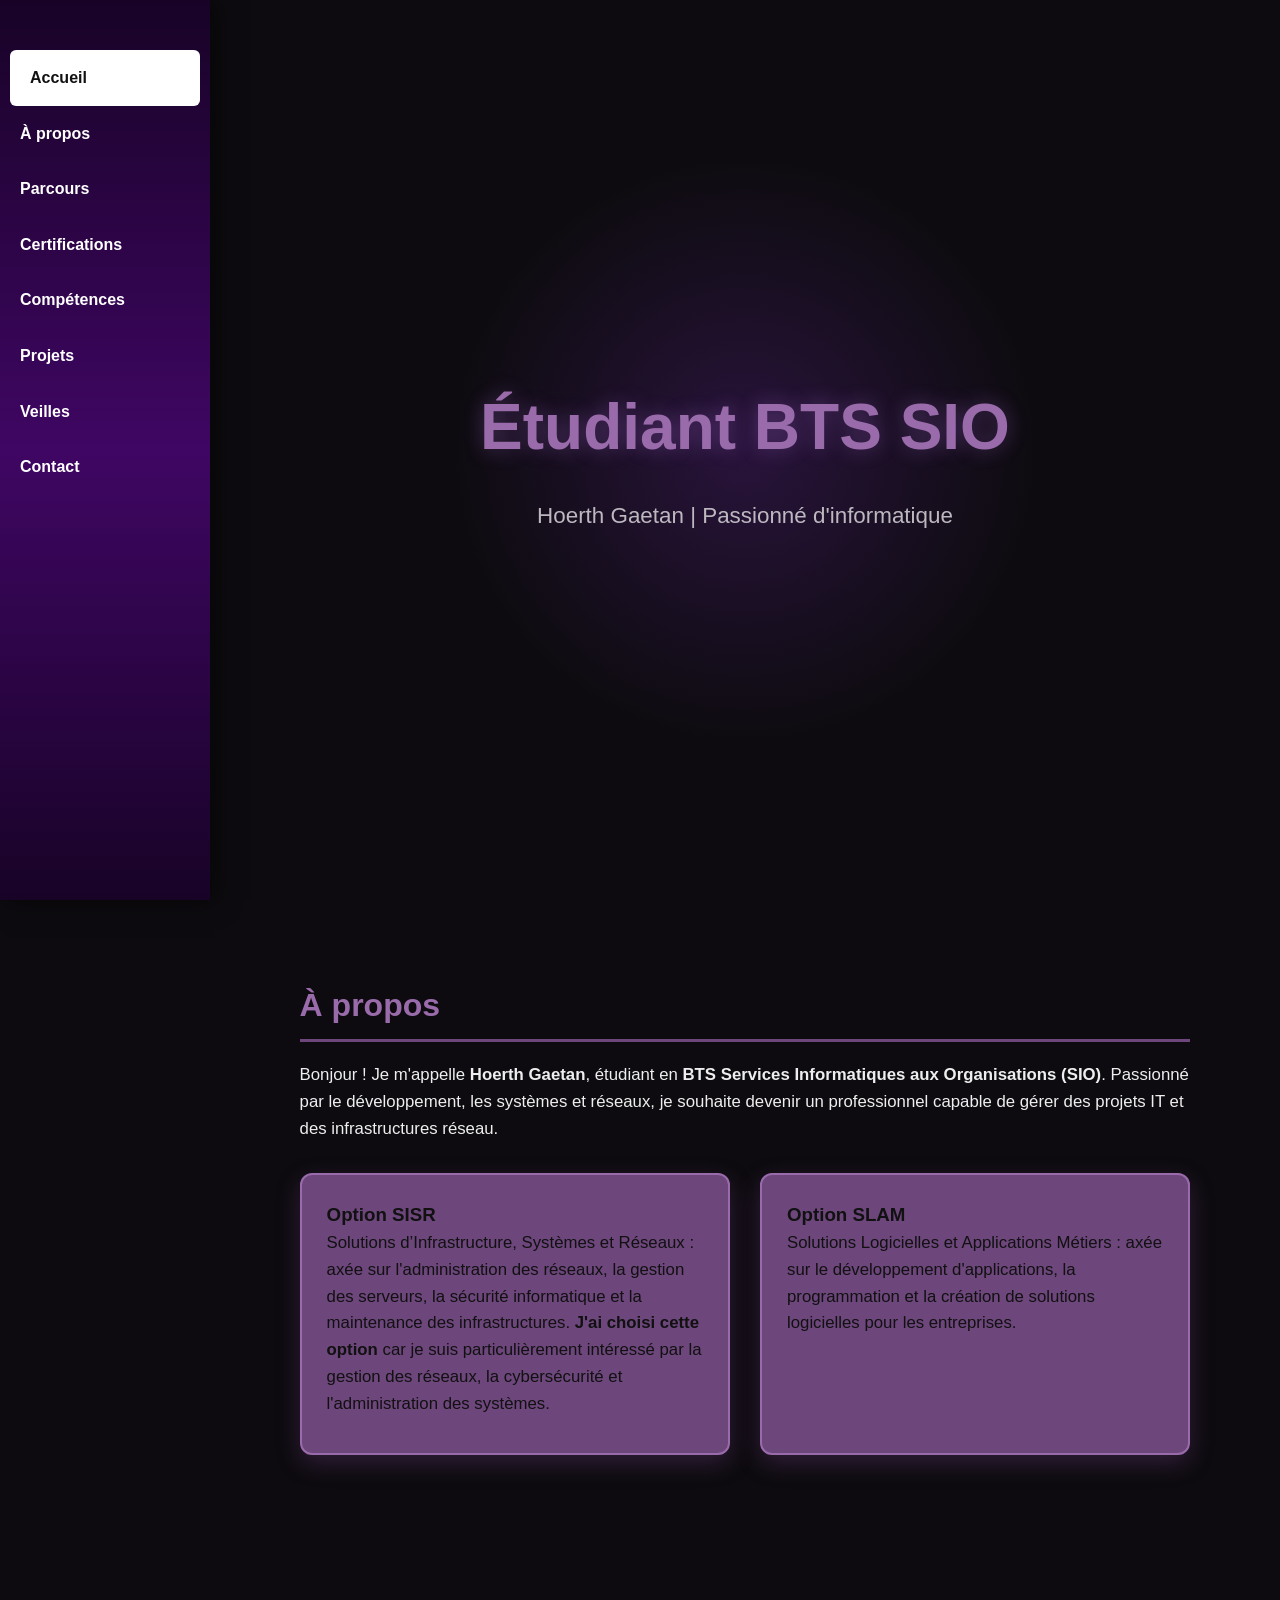
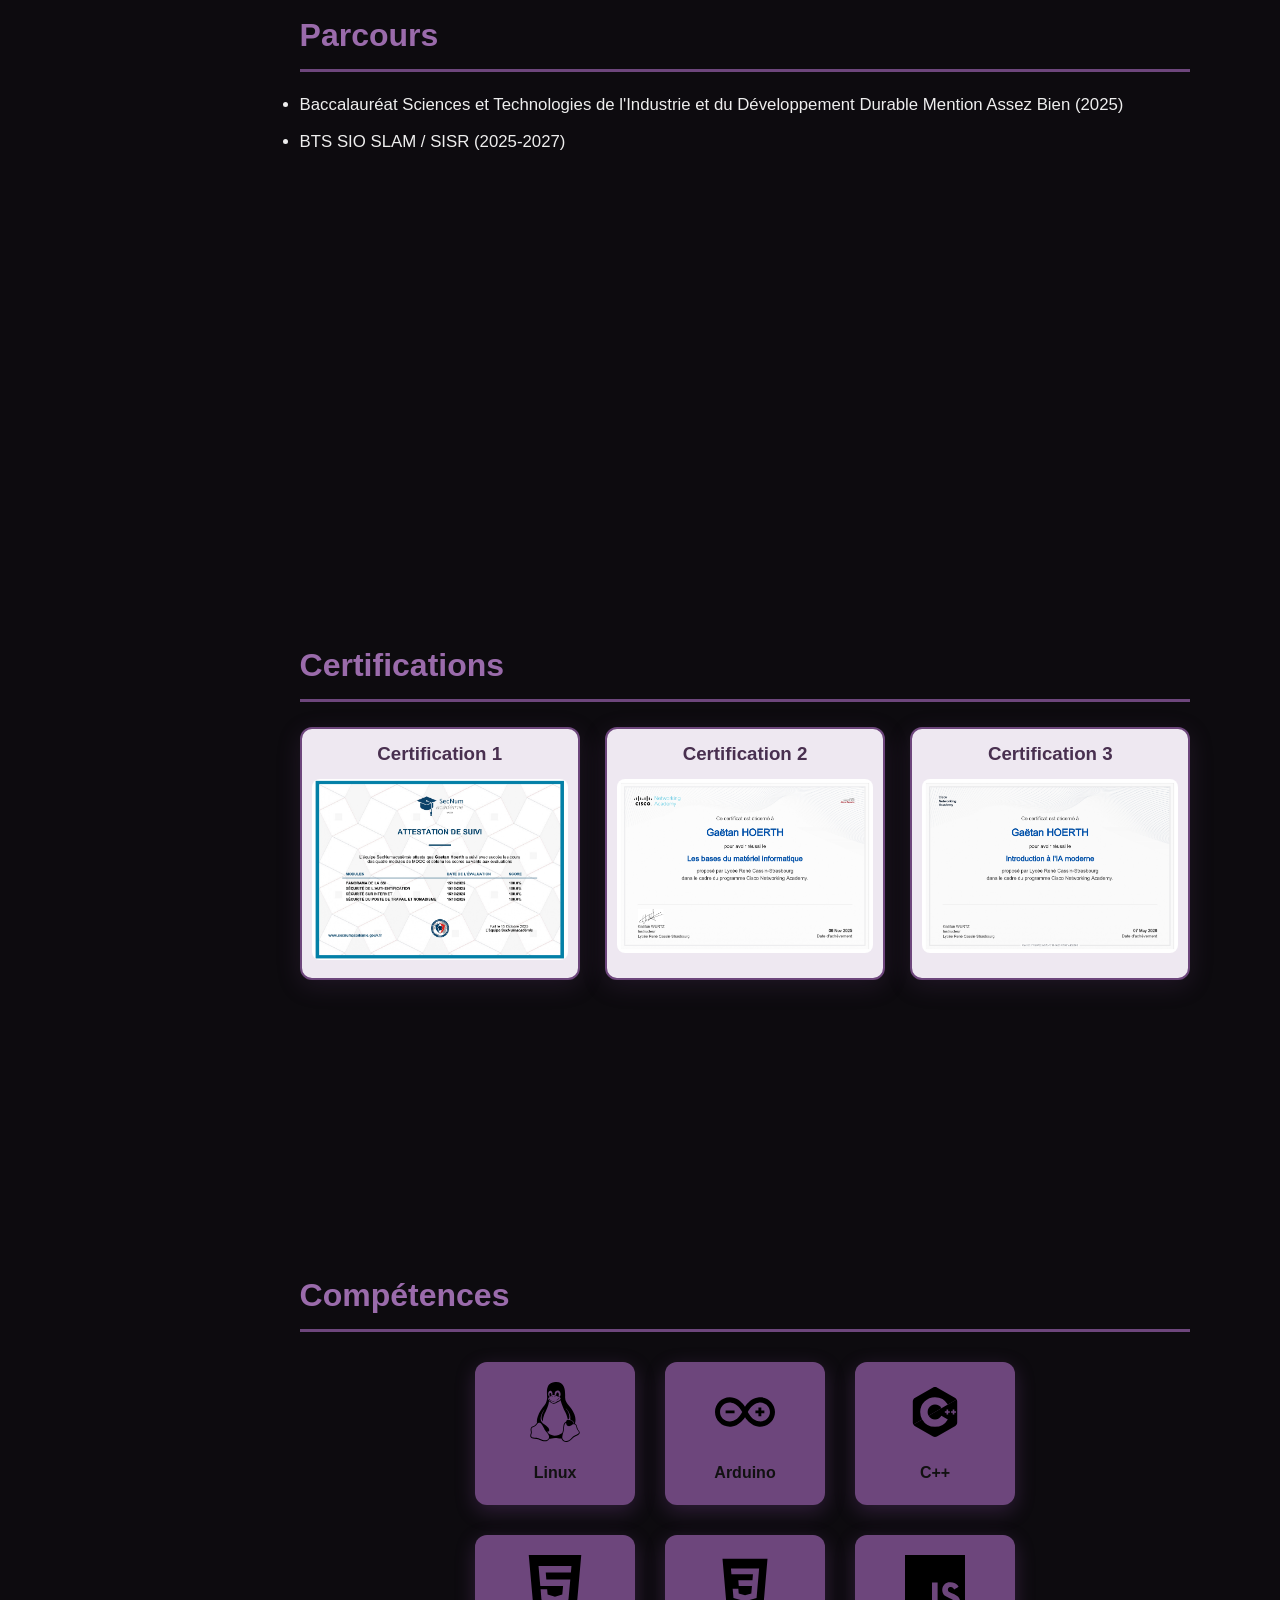
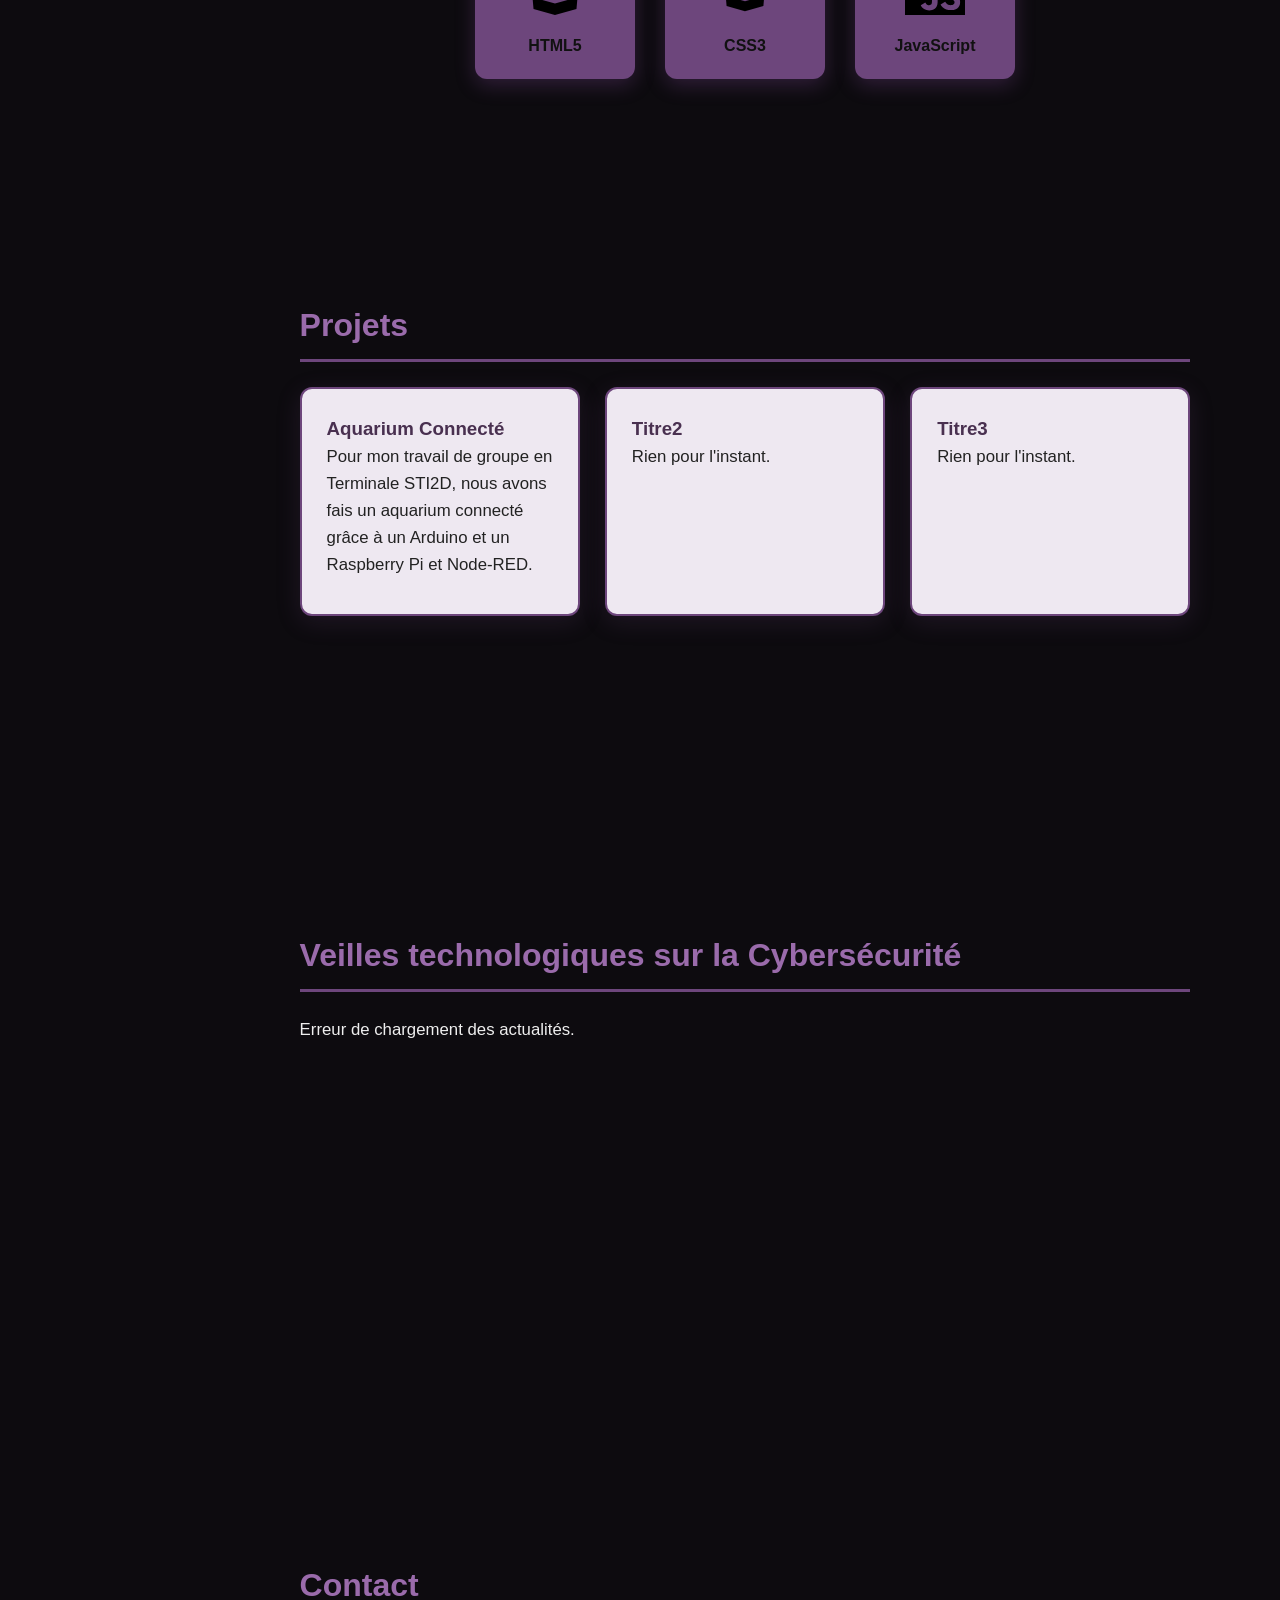
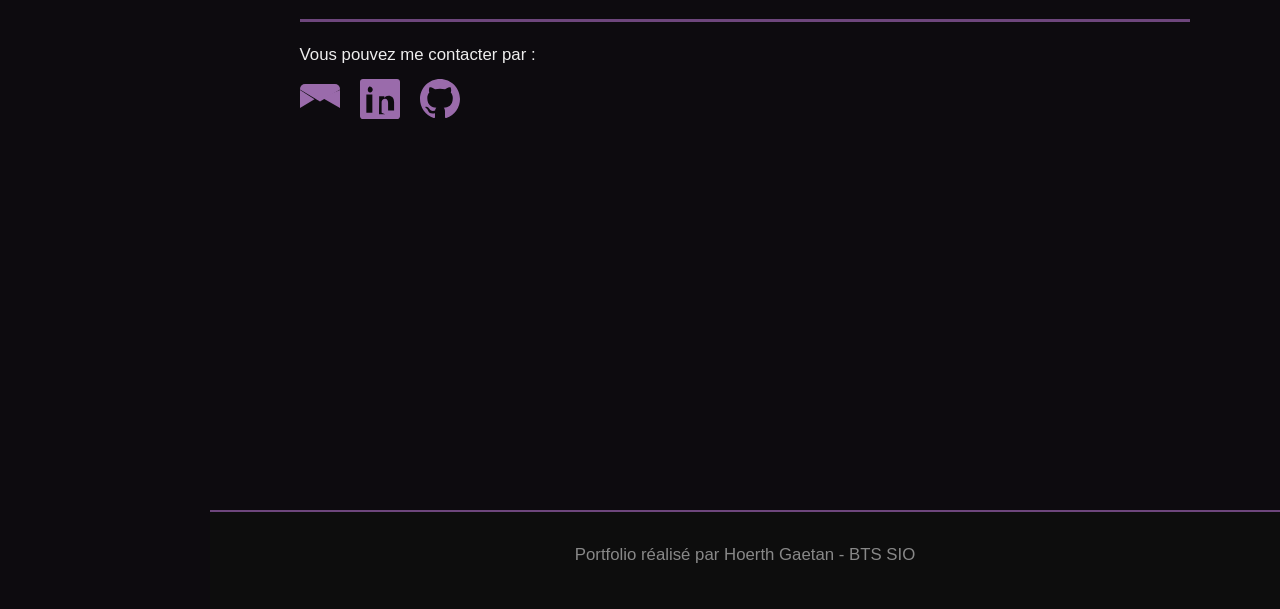
==== index.html @ 7e91dfad "Add files via upload" ====
<!DOCTYPE html>
<html lang="fr">
<head>
  <meta charset="UTF-8">
  <meta name="viewport" content="width=device-width, initial-scale=1.0">
  <title>Portfolio - Étudiant BTS SIO</title>
  <!-- Lien vers le fichier CSS externe -->
  <link rel="stylesheet" href="style.css">
</head>
<body>

<!-- Navigation verticale -->
<nav>
  <a href="#accueil">Accueil</a>
  <a href="#apropos">À propos</a>
  <a href="#parcours">Parcours</a>
  <a href="#certifications">Certifications</a>
  <a href="#competences">Compétences</a>
  <a href="#projets">Projets</a>
  <a href="#veilles">Veilles</a>
  <a href="#contact">Contact</a>
</nav>


<!-- Accueil -->
<section id="accueil">
  <h1>Étudiant BTS SIO</h1>
  <p>Hoerth Gaetan | Passionné d'informatique</p>
</section>

<!-- À propos -->
<section id="apropos">
  <h2>À propos</h2>

  <!-- Paragraphe de présentation -->
  <p>Bonjour ! Je m'appelle <strong>Hoerth Gaetan</strong>, étudiant en <strong>BTS Services Informatiques aux Organisations (SIO)</strong>.  
  Passionné par le développement, les systèmes et réseaux, je souhaite devenir un professionnel capable de gérer des projets IT et des infrastructures réseau.</p>

  <!-- Options du BTS côte à côte -->
  <div class="bts-options">

    <div class="option">
      <h3>Option SISR</h3>
      <p>Solutions d’Infrastructure, Systèmes et Réseaux : axée sur l'administration des réseaux, la gestion des serveurs, la sécurité informatique et la maintenance des infrastructures. <strong>J'ai choisi cette option</strong> car je suis particulièrement intéressé par la gestion des réseaux, la cybersécurité et l'administration des systèmes.</p>
    </div>
    <div class="option">
      <h3>Option SLAM</h3>
      <p>Solutions Logicielles et Applications Métiers : axée sur le développement d'applications, la programmation et la création de solutions logicielles pour les entreprises.</p>
    </div>
  </div>
</section>


<!-- Parcours -->
<section id="parcours">
  <h2>Parcours</h2>
  <ul>
    <li>Baccalauréat Sciences et Technologies de l'Industrie et du Développement Durable Mention Assez Bien (2025)</li>
    <li>BTS SIO SLAM / SISR (2025-2027)</li>
  </ul>
</section>

<!-- Certifications -->
<section id="certifications">
  <h2>Certifications</h2>
  <div class="grid">
    <div class="card" style="text-align:center; padding:10px;">
      <h3>Certification 1</h3>
      <a href="images/SecNumcertification.jpg" target="_blank">
        <img src="images/SecNumcertification.jpg" alt="Certification 1" style="width:100%; height:auto; border-radius:8px; margin-top:10px;">
      </a>
    </div>
    <div class="card" style="text-align:center; padding:10px;">
      <h3>Certification 2</h3>
      <a href="images/Computer_Hardware_Basics_certificate_hoerth-gaetan6-gmail-com_1700aa5c-ab94-4766-b688-81e7aaaa1787_page-0001.jpg" target="_blank">
        <img src="images/Computer_Hardware_Basics_certificate_hoerth-gaetan6-gmail-com_1700aa5c-ab94-4766-b688-81e7aaaa1787_page-0001.jpg" alt="Certification 2" style="width:100%; height:auto; border-radius:8px; margin-top:10px;">
      </a>
    </div>
        <div class="card" style="text-align:center; padding:10px;">
      <h3>Certification 3</h3>
      <a href="images/Introduction_to_Modern_AI_certificate_hoerth-gaetan6-gmail-com_f15b0732-b07b-4751-9c63-57031ad52586_page-0001.jpg" target="_blank">
        <img src="images/Introduction_to_Modern_AI_certificate_hoerth-gaetan6-gmail-com_f15b0732-b07b-4751-9c63-57031ad52586_page-0001.jpg" alt="Certification 2" style="width:100%; height:auto; border-radius:8px; margin-top:10px;">
      </a>
    </div>
  </div>
</section>


<!-- Compétences -->
<section id="competences">
  <h2>Compétences</h2>
  <div class="competences-grid">

    <!-- Ligne du haut -->
    <div class="competence-card tooltip">
      <img src="images/linux.svg" alt="Linux">
      <h3>Linux</h3>
      <span class="tooltiptext">Linux est un système d'exploitation libre utilisé pour les serveurs et le développement.</span>
    </div>

    <div class="competence-card tooltip">
      <img src="images/arduino.svg" alt="Arduino">
      <h3>Arduino</h3>
      <span class="tooltiptext">Arduino est une plateforme de prototypage électronique open‑source dédiée à la création de projets interactifs.</span>
    </div>

    <div class="competence-card tooltip">
      <img src="images/c++.svg" alt="C++">
      <h3>C++</h3>
      <span class="tooltiptext">C++ est un langage puissant utilisé pour les applications performantes, les systèmes et les jeux.</span>
    </div>

    <!-- Ligne du bas -->
    <div class="competence-card tooltip">
      <img src="images/html5.svg" alt="HTML5">
      <h3>HTML5</h3>
      <span class="tooltiptext">HTML5 sert à structurer le contenu sur les pages web.</span>
    </div>

    <div class="competence-card tooltip">
      <img src="images/css3.svg" alt="CSS3">
      <h3>CSS3</h3>
      <span class="tooltiptext">CSS3 est utilisé pour styliser et mettre en forme les pages web.</span>
    </div>

    <div class="competence-card tooltip">
      <img src="images/javascript.svg" alt="JavaScript">
      <h3>JavaScript</h3>
      <span class="tooltiptext">JavaScript rend les pages web interactives et dynamiques.</span>
    </div>

  </div>
</section>









<!-- Projets -->
<section id="projets">
  <h2>Projets</h2>
  <div class="grid">
    <div class="card">
      <h3>Aquarium Connecté</h3>
      <p>Pour mon travail de groupe en Terminale STI2D, nous avons fais un aquarium connecté grâce à un Arduino et un Raspberry Pi et Node-RED.</p>
    </div>
    <div class="card">
      <h3>Titre2</h3>
      <p>Rien pour l'instant.</p>
    </div>
    <div class="card">
      <h3>Titre3</h3>
      <p>Rien pour l'instant.</p>
    </div>
  </div>
</section>

<!-- Veilles -->
<section id="veilles">
  <h2>Veilles technologiques sur la Cybersécurité</h2>
  <div id="veilles-news" class="grid"></div>
  <p id="veilles-loading">Chargement des articles de cybersécurité…</p>
</section>


<!-- Contact -->
<section id="contact">
  <h2>Contact</h2>
  <p>Vous pouvez me contacter par :</p>
  <div class="contact-icons" style="display:flex; gap:20px; margin-top:10px;">
    <!-- Email -->
    <a href="mailto:email@example.com" target="_blank" title="Envoyer un email">
      <svg xmlns="http://www.w3.org/2000/svg" width="40" height="40" fill="currentColor" viewBox="0 0 16 16">
        <path d="M0 4a2 2 0 0 1 2-2h12a2 2 0 0 1 2 2v.217l-8 4.8-8-4.8V4z"/>
        <path d="M0 4.383v7.234l5.803-3.48L0 4.383zm6.761 3.867L16 4.383v7.234l-9.239-5.367z"/>
      </svg>
    </a>

    <!-- LinkedIn -->
    <a href="https://www.linkedin.com/in/gaetan-hoerth/" target="_blank" title="LinkedIn">
      <svg xmlns="http://www.w3.org/2000/svg" width="40" height="40" fill="currentColor" viewBox="0 0 16 16">
        <path d="M0 1.146C0 .513.526 0 1.175 0h13.65C15.474 0 16 .513 16 1.146v13.708c0 .633-.526 1.146-1.175 1.146H1.175C.526 16 0 15.487 0 14.854V1.146zM4.943 13.5V6.169H2.542V13.5h2.401zm-1.2-8.03c.837 0 1.358-.556 1.358-1.252-.015-.71-.521-1.253-1.342-1.253C3.617 3.0 3.1 3.553 3.1 4.262c0 .696.52 1.208 1.24 1.208h.003zm4.908 8.03V9.359c0-.215.016-.43.08-.583.177-.43.58-.875 1.26-.875.888 0 1.242.66 1.242 1.625v3.074h2.401v-3.29c0-1.761-.942-2.579-2.2-2.579-1.023 0-1.47.566-1.726.963h.025v-.829H7.651c.03.536 0 7.26 0 7.26h2.401z"/>
      </svg>
    </a>

    <!-- GitHub -->
    <a href="https://github.com/Gateb6" target="_blank" title="GitHub">
      <svg xmlns="http://www.w3.org/2000/svg" width="40" height="40" fill="currentColor" viewBox="0 0 16 16">
        <path d="M8 0C3.58 0 0 3.58 0 8a8 8 0 005.47 7.59c.4.07.55-.17.55-.38 0-.19-.01-.82-.01-1.49-2 .37-2.53-.49-2.69-.94-.09-.23-.48-.94-.82-1.13-.28-.15-.68-.52-.01-.53.63-.01 1.08.58 1.23.82.72 1.21 1.87.87 2.33.66.07-.52.28-.87.51-1.07-1.78-.2-3.64-.89-3.64-3.95 0-.87.31-1.59.82-2.15-.08-.2-.36-1.02.08-2.12 0 0 .67-.22 2.2.82a7.65 7.65 0 012-.27c.68 0 1.36.09 2 .27 1.53-1.04 2.2-.82 2.2-.82.44 1.1.16 1.92.08 2.12.51.56.82 1.28.82 2.15 0 3.07-1.87 3.75-3.65 3.95.29.25.54.73.54 1.48 0 1.07-.01 1.93-.01 2.19 0 .21.15.46.55.38A8 8 0 0016 8c0-4.42-3.58-8-8-8z"/>
      </svg>
    </a>
  </div>
</section>


<footer>
  <p>Portfolio réalisé par Hoerth Gaetan - BTS SIO</p>
</footer>


<script src="script.js"></script>


</body>
</html>
---- style.css ----
:root {
  --bg-color: #0d0b0f;
  --bg-secondary: #151117;

  --text-color: #eeeeee;
  --text-secondary: #bdb8c0;

  --accent-color: #6d467c;
  --accent-light: #9a6bab;
  --accent-dark: #493050;

  --card-bg: #eee8f1;
  --card-text: #151217;

  --shadow-color: rgba(109, 70, 124, 0.20);
}

/* =========================
   RESET
========================= */

* {
  box-sizing: border-box;
  margin: 0;
  padding: 0;
}

html {
  scroll-behavior: smooth;
}

body {
  font-family: "Segoe UI", Tahoma, Geneva, Verdana, sans-serif;

  background-color: var(--bg-color);

  color: var(--text-color);

  line-height: 1.6;
}

a {
  text-decoration: none;
  color: var(--accent-light);
}

a:hover {
  color: white;
}


/* =========================
   NAVIGATION
========================= */

nav {
  position: fixed;

  top: 0;
  left: 0;

  height: 100%;
  width: 210px;

  background:
    linear-gradient(
      180deg,
      #180327,
      #3f0663,
      #180327
    );

  display: flex;
  flex-direction: column;

  padding-top: 50px;

  box-shadow:
    4px 0 25px rgba(0, 0, 0, 0.6);

  z-index: 1000;
}

nav a {
  color: white;

  padding: 15px 20px;

  font-weight: bold;

  transition:
    background-color 0.3s ease,
    color 0.3s ease,
    padding-left 0.3s ease;
}

nav a:hover {
  background-color: rgba(255, 255, 255, 0.12);

  color: white;

  padding-left: 28px;
}

nav a.active {
  background-color: white;

  color: #111111;

  border-radius: 6px;

  margin: 0 10px;
}


/* =========================
   SECTIONS
========================= */

section {
  margin-left: 210px;

  padding: 80px 7% 60px;

  min-height: 70vh;
}


/* =========================
   TITRES
========================= */

h1,
h2 {
  color: var(--accent-light);

  margin-bottom: 20px;
}

h1 {
  font-size: 3rem;

  text-shadow:
    0 0 20px rgba(199, 125, 255, 0.3);
}

h2 {
  font-size: 2rem;

  border-bottom:
    3px solid var(--accent-color);

  padding-bottom: 8px;
}

h3 {
  color: #3b1458;
}

p,
li {
  font-size: 1.05rem;

  margin-bottom: 10px;
}


/* =========================
   ACCUEIL
========================= */

#accueil {
  min-height: 100vh;

  display: flex;

  flex-direction: column;

  justify-content: center;

  align-items: center;

  text-align: center;

  position: relative;

  overflow: hidden;
}

/* Halo violet uniquement autour de l'accueil */

#accueil::before {
  content: "";

  position: absolute;

  width: 600px;
  height: 600px;

  background:
    radial-gradient(
      circle,
      rgba(123, 44, 191, 0.25),
      transparent 70%
    );

  top: 50%;
  left: 50%;

  transform:
    translate(-50%, -50%);

  pointer-events: none;
}

#accueil h1,
#accueil p {
  position: relative;
  z-index: 1;
}

#accueil h1 {
  font-size: 4rem;
}

#accueil p {
  font-size: 1.4rem;

  color: var(--text-secondary);
}


/* =========================
   CARTES
========================= */

.grid {
  display: grid;

  grid-template-columns:
    repeat(auto-fit, minmax(250px, 1fr));

  gap: 25px;

  margin-top: 25px;
}

.card {
  background-color: var(--card-bg);

  color: var(--card-text);

  padding: 25px;

  border-radius: 12px;

  border:
    2px solid var(--accent-color);

  box-shadow:
    0 6px 25px var(--shadow-color);

  transition:
    transform 0.3s ease,
    box-shadow 0.3s ease;
}

.card:hover {
  transform: translateY(-6px);

  box-shadow:
    0 12px 35px rgba(155, 89, 182, 0.35);
}

.card h3 {
  color: var(--accent-dark);
}

.card p {
  color: #222222;
}


/* =========================
   À PROPOS
========================= */

.apropos-container {
  display: flex;

  gap: 40px;

  flex-wrap: wrap;
}

.apropos-container p,
.apropos-container div {
  flex: 1;

  min-width: 250px;
}


/* =========================
   BTS SIO
========================= */

.bts-options {
  display: flex;

  gap: 30px;

  margin-top: 30px;

  flex-wrap: wrap;
}

.bts-options .option {
  flex: 1;

  min-width: 280px;

  background-color: var(--accent-color);

  color: #111111;

  padding: 25px;

  border-radius: 12px;

  border:
    2px solid var(--accent-light);

  box-shadow:
    0 8px 25px rgba(155, 89, 182, 0.25);

  transition:
    transform 0.3s ease,
    background-color 0.3s ease;
}

.bts-options .option:hover {
  background-color: var(--accent-light);

  transform: translateY(-6px);
}

.bts-options .option h3 {
  color: #111111;
}

.bts-options .option p {
  color: #111111;
}


/* =========================
   COMPÉTENCES
========================= */

.competences-grid {
  display: grid;

  grid-template-columns:
    repeat(3, 160px);

  gap: 30px;

  justify-content: center;

  margin-top: 30px;
}

.competence-card {
  background-color: var(--accent-color);

  color: #111111;

  padding: 20px;

  border-radius: 12px;

  text-align: center;

  box-shadow:
    0 6px 20px rgba(155, 89, 182, 0.25);

  cursor: pointer;

  position: relative;

  width: 160px;

  transition:
    transform 0.3s ease,
    background-color 0.3s ease,
    box-shadow 0.3s ease;
}

.competence-card:hover {
  background-color: var(--accent-light);

  transform: translateY(-6px);

  box-shadow:
    0 10px 30px rgba(155, 89, 182, 0.4);
}

.competence-card img {
  width: 60px;

  height: 60px;

  margin-bottom: 10px;
}

.competence-card h3 {
  font-size: 1rem;

  color: #111111;
}


/* =========================
   TOOLTIPS
========================= */

.tooltip .tooltiptext {
  visibility: hidden;

  opacity: 0;

  width: 220px;

  background-color: #3b1458;

  color: white;

  text-align: center;

  padding: 10px;

  border-radius: 8px;

  position: absolute;

  bottom: 120%;

  left: 50%;

  transform: translateX(-50%);

  z-index: 10;

  transition:
    opacity 0.3s ease;

  box-shadow:
    0 6px 20px rgba(0, 0, 0, 0.6);
}

.tooltip:hover .tooltiptext {
  visibility: visible;

  opacity: 1;
}


/* =========================
   CERTIFICATIONS
========================= */

#certifications .card {
  overflow: hidden;
}

#certifications img {
  transition:
    transform 0.3s ease;
}

#certifications img:hover {
  transform: scale(1.03);
}


/* =========================
   VEILLES
========================= */

#veilles-news .card a {
  color: var(--accent-dark);

  font-weight: bold;
}

#veilles-news .card a:hover {
  color: var(--accent-color);
}


/* =========================
   CONTACT
========================= */

.contact-icons {
  display: flex;

  gap: 20px;

  margin-top: 20px;
}

.contact-icons a svg {
  fill: var(--accent-light);

  transition:
    transform 0.3s ease,
    fill 0.3s ease;
}

.contact-icons a:hover svg {
  transform: scale(1.2);

  fill: white;
}


/* =========================
   FOOTER
========================= */

footer {
  margin-left: 210px;

  text-align: center;

  padding: 30px;

  background-color: #0d0d0d;

  color: #888888;

  border-top:
    2px solid var(--accent-color);
}


/* =========================
   RESPONSIVE
========================= */

@media (max-width: 800px) {

  nav {
    width: 160px;
  }

  section {
    margin-left: 160px;

    padding:
      60px 20px 40px;
  }

  footer {
    margin-left: 160px;
  }

  #accueil h1 {
    font-size: 2.5rem;
  }

  .competences-grid {
    grid-template-columns:
      repeat(2, 150px);
  }
}


@media (max-width: 550px) {

  nav {
    position: relative;

    width: 100%;

    height: auto;

    padding: 10px;

    flex-direction: row;

    flex-wrap: wrap;

    justify-content: center;
  }

  nav a {
    padding: 10px;

    font-size: 0.85rem;
  }

  nav a:hover {
    padding-left: 10px;
  }

  section {
    margin-left: 0;

    padding: 50px 20px;
  }

  footer {
    margin-left: 0;
  }

  #accueil {
    min-height: 80vh;
  }

  #accueil h1 {
    font-size: 2.2rem;
  }

  .competences-grid {
    grid-template-columns:
      repeat(2, 140px);

    gap: 15px;
  }

  .competence-card {
    width: 140px;
  }
}
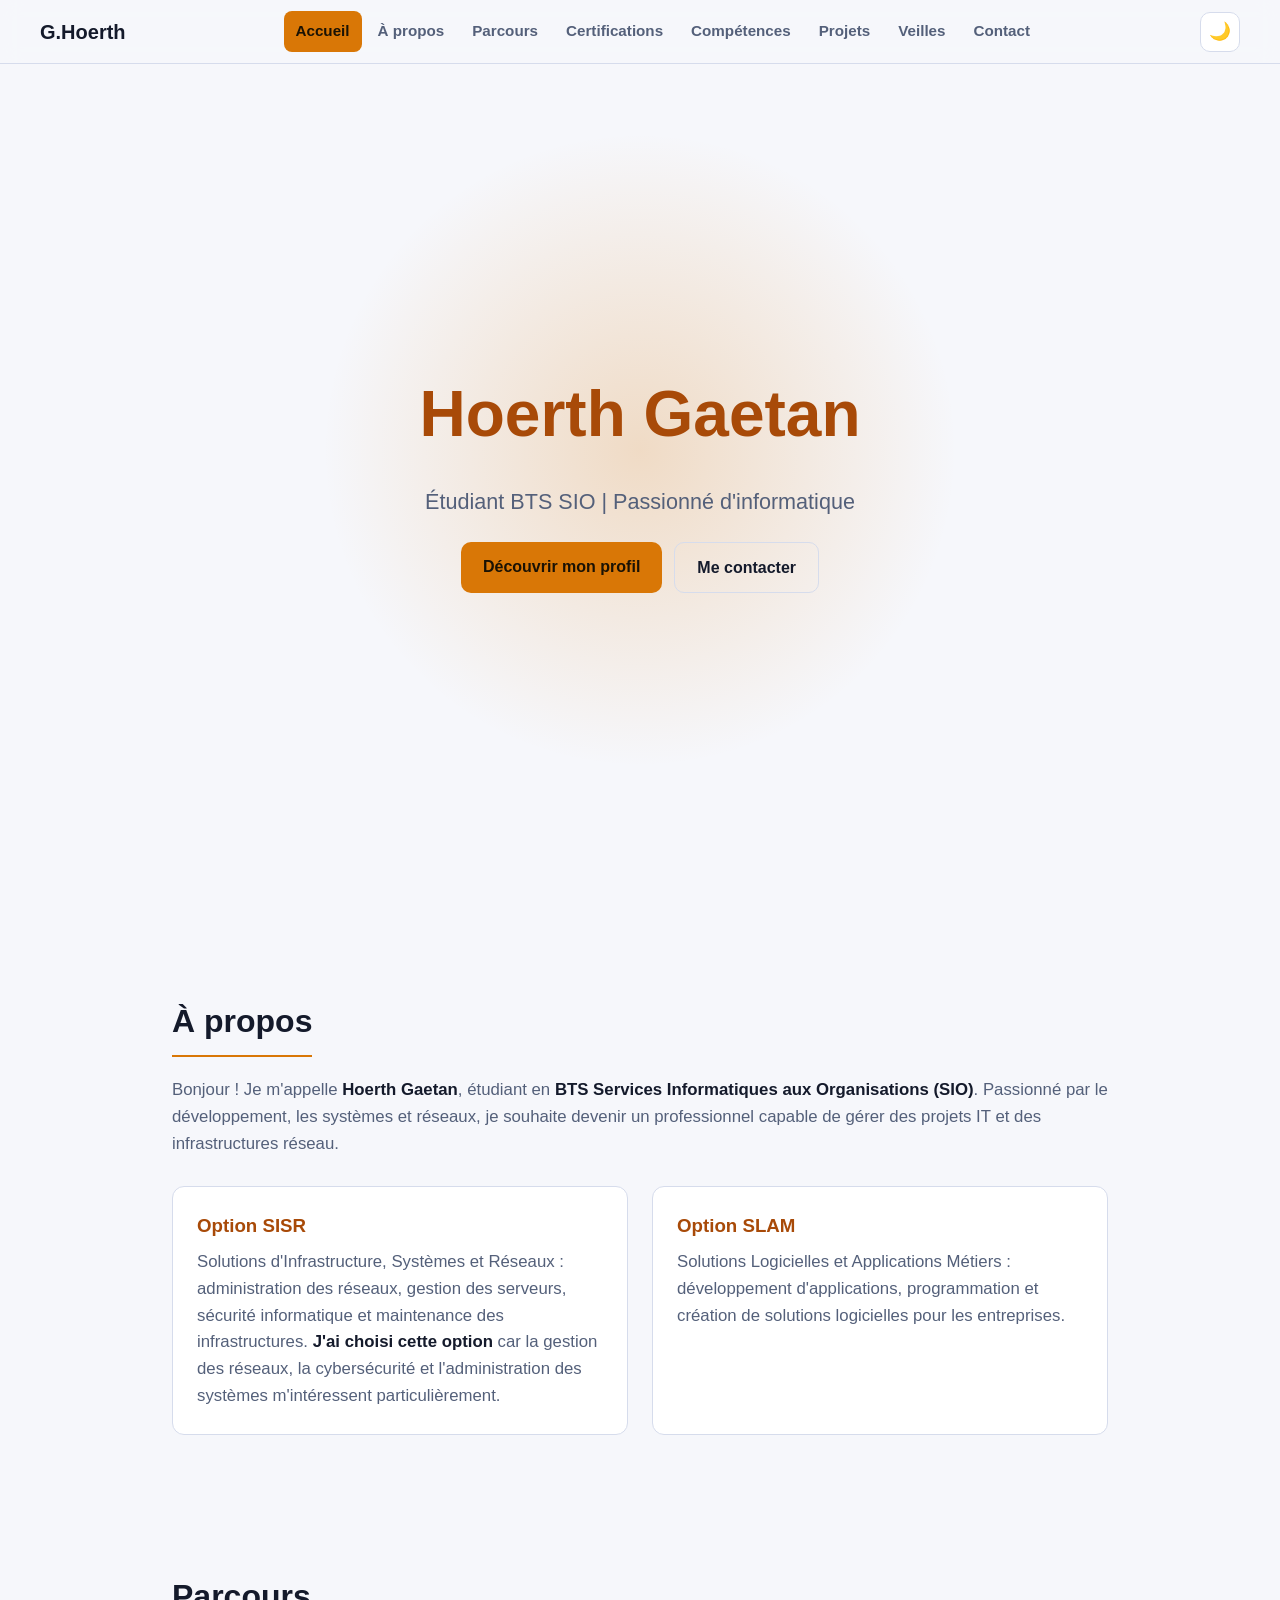
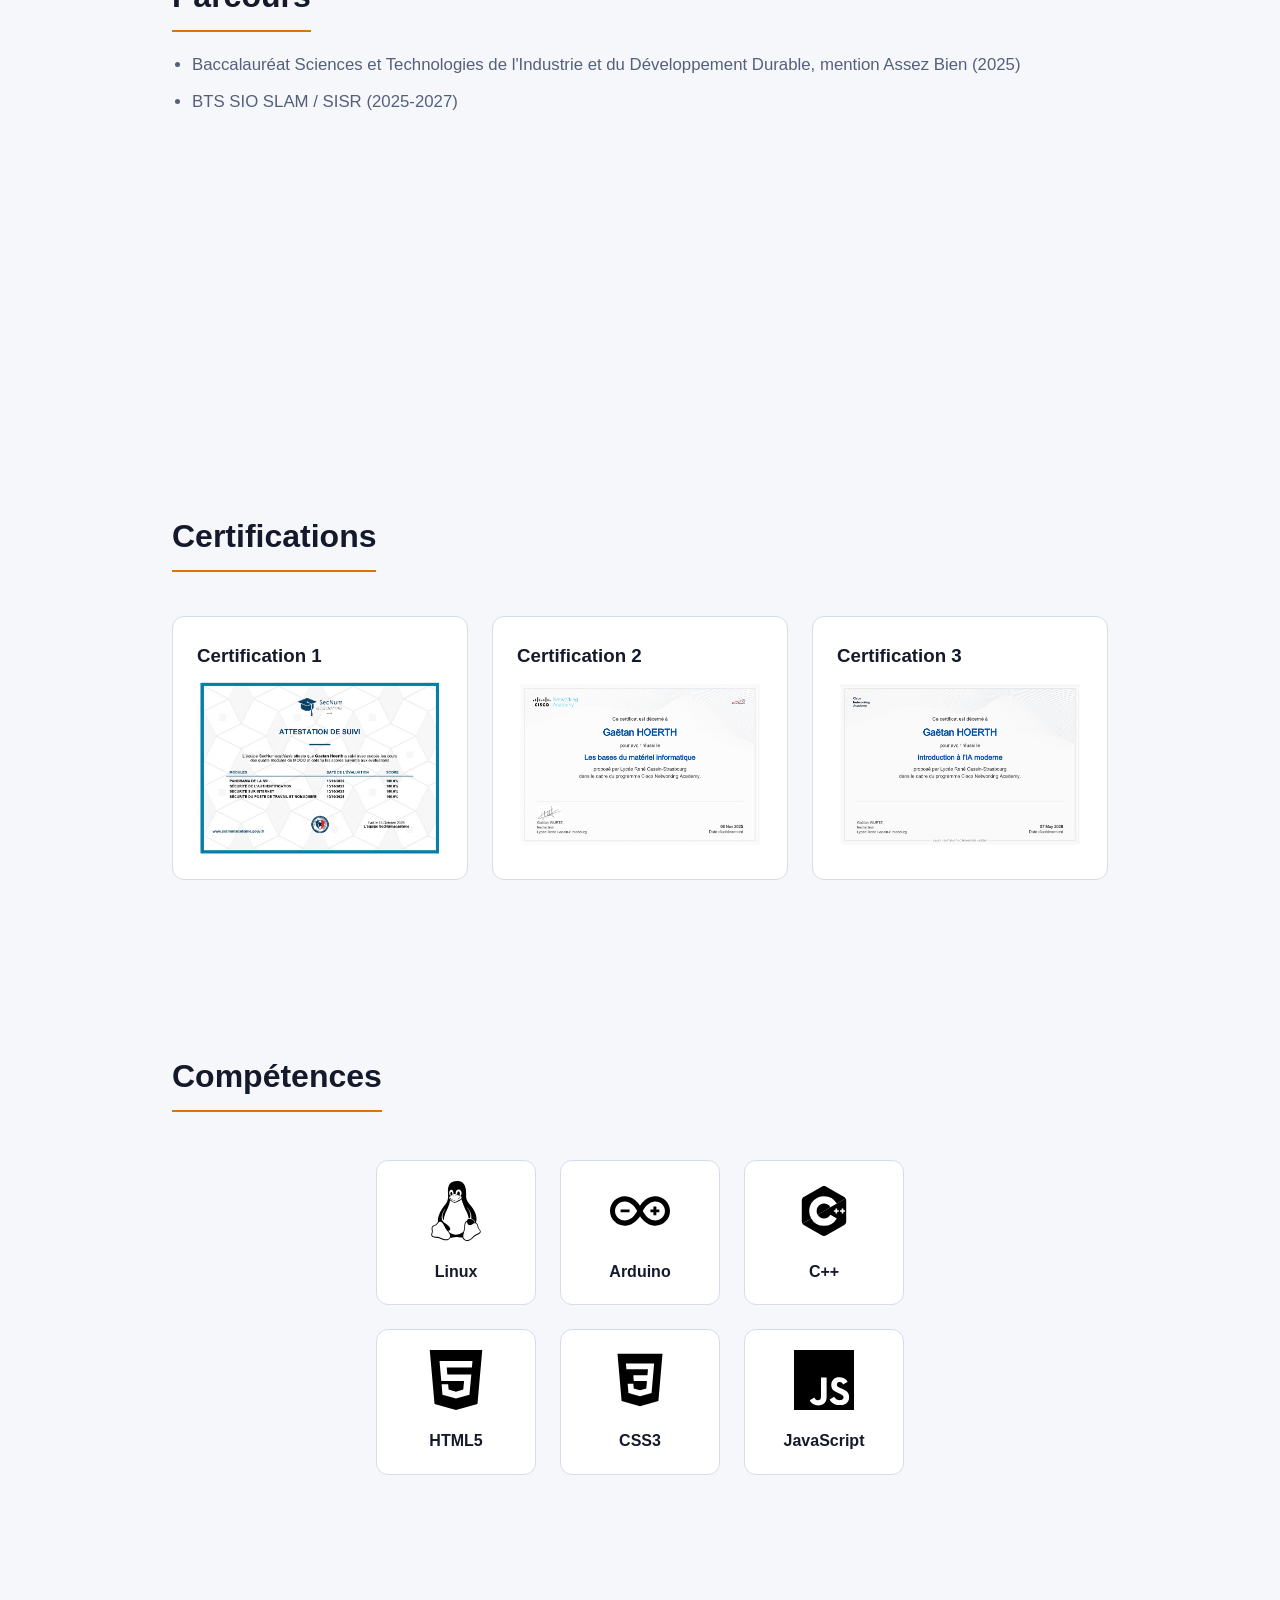
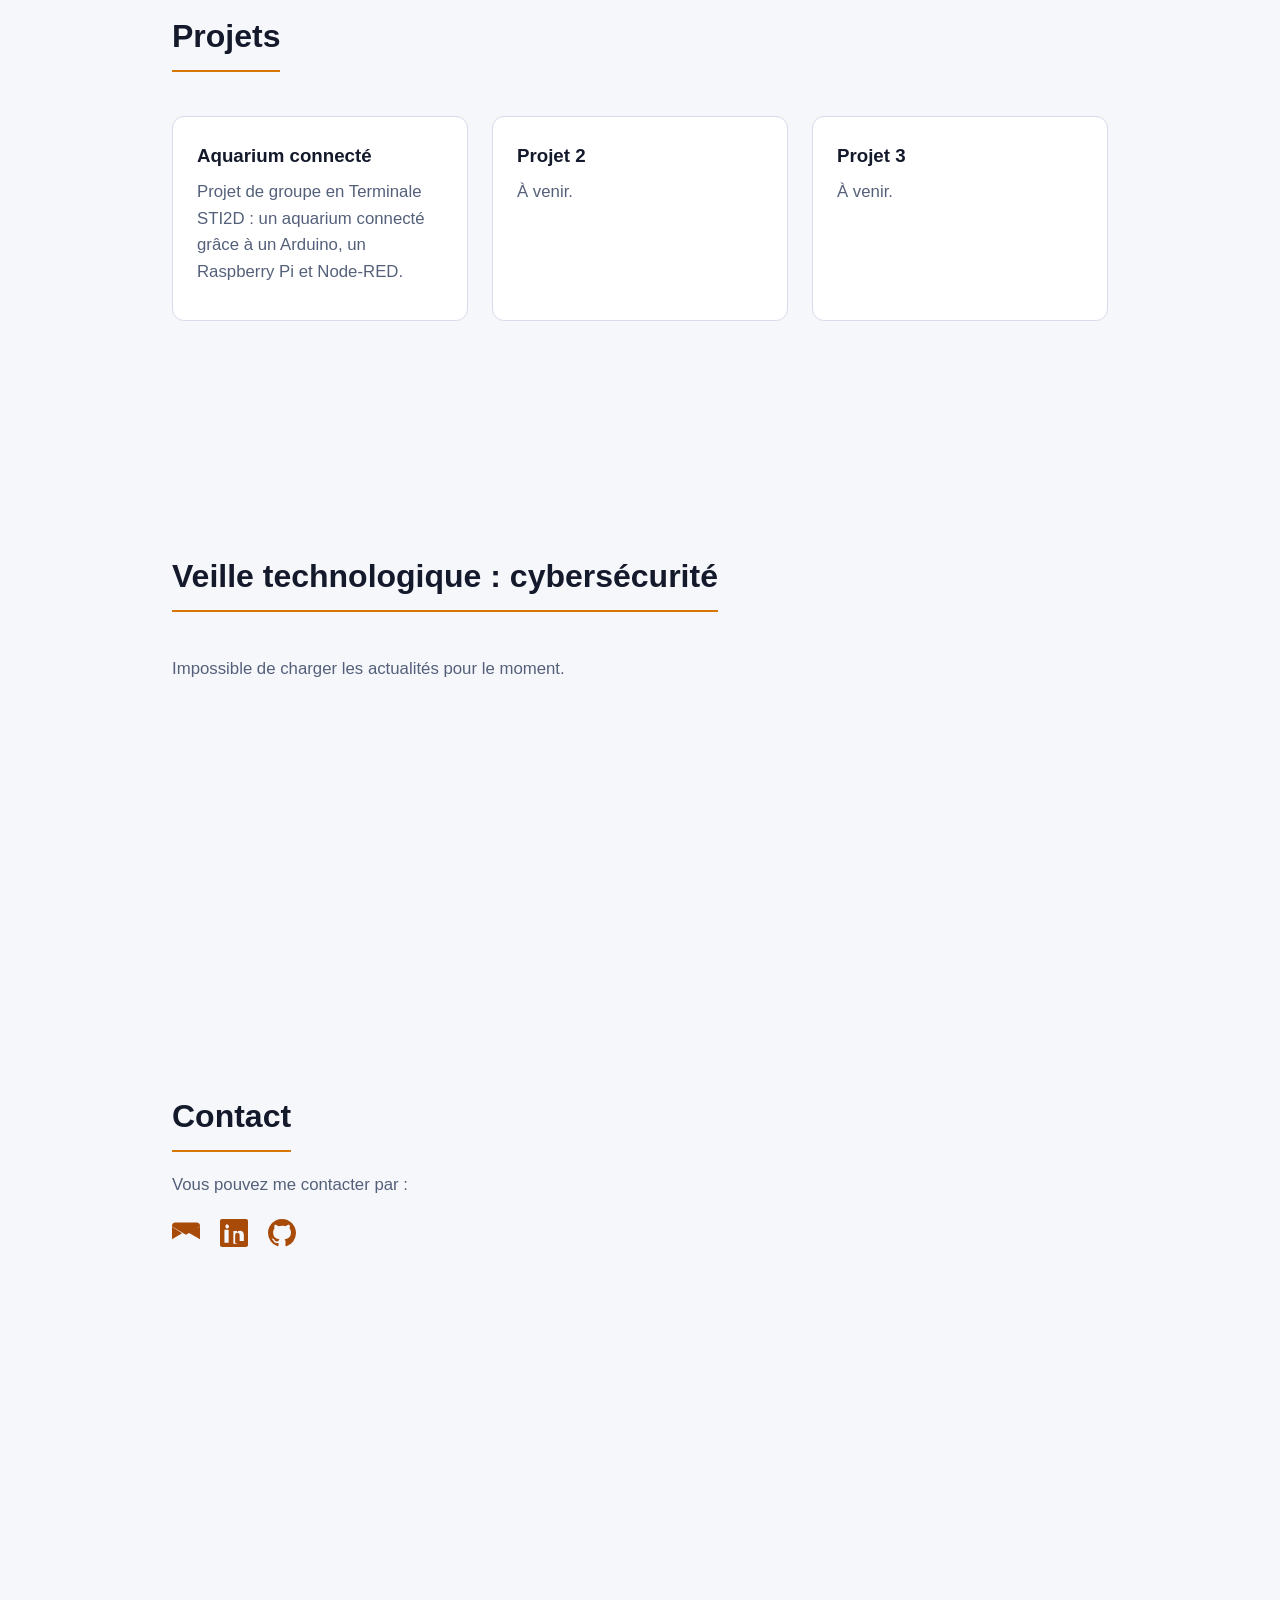
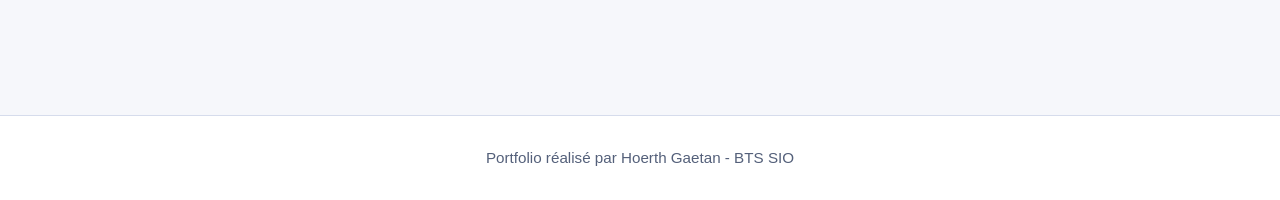
==== commit f00bcb08: "Add files via upload" ====
--- a/index.html
+++ b/index.html
@@ -3,207 +3,121 @@
 <head>
   <meta charset="UTF-8">
   <meta name="viewport" content="width=device-width, initial-scale=1.0">
-  <title>Portfolio - Étudiant BTS SIO</title>
-  <!-- Lien vers le fichier CSS externe -->
+  <title>Portfolio - Hoerth Gaetan, BTS SIO</title>
+  <script>
+    (function () {
+      var t; try { t = localStorage.getItem('theme'); } catch (e) {}
+      document.documentElement.dataset.theme = t || (matchMedia('(prefers-color-scheme: light)').matches ? 'light' : 'dark');
+    })();
+  </script>
   <link rel="stylesheet" href="style.css">
 </head>
 <body>
 
-<!-- Navigation verticale -->
-<nav>
-  <a href="#accueil">Accueil</a>
-  <a href="#apropos">À propos</a>
-  <a href="#parcours">Parcours</a>
-  <a href="#certifications">Certifications</a>
-  <a href="#competences">Compétences</a>
-  <a href="#projets">Projets</a>
-  <a href="#veilles">Veilles</a>
-  <a href="#contact">Contact</a>
+<nav aria-label="Navigation principale">
+  <a class="brand" href="#accueil">G.Hoerth</a>
+  <div class="links">
+    <a href="#accueil">Accueil</a>
+    <a href="#apropos">À propos</a>
+    <a href="#parcours">Parcours</a>
+    <a href="#certifications">Certifications</a>
+    <a href="#competences">Compétences</a>
+    <a href="#projets">Projets</a>
+    <a href="#veilles">Veilles</a>
+    <a href="#contact">Contact</a>
+  </div>
+  <button id="theme-toggle" class="theme-toggle" type="button" aria-label="Changer de thème"></button>
 </nav>
 
-
-<!-- Accueil -->
 <section id="accueil">
-  <h1>Étudiant BTS SIO</h1>
-  <p>Hoerth Gaetan | Passionné d'informatique</p>
+  <h1>Hoerth Gaetan</h1>
+  <p>Étudiant BTS SIO | Passionné d'informatique</p>
+  <div class="hero-actions">
+    <a class="btn" href="#apropos">Découvrir mon profil</a>
+    <a class="btn ghost" href="#contact">Me contacter</a>
+  </div>
 </section>
 
-<!-- À propos -->
 <section id="apropos">
   <h2>À propos</h2>
-
-  <!-- Paragraphe de présentation -->
-  <p>Bonjour ! Je m'appelle <strong>Hoerth Gaetan</strong>, étudiant en <strong>BTS Services Informatiques aux Organisations (SIO)</strong>.  
-  Passionné par le développement, les systèmes et réseaux, je souhaite devenir un professionnel capable de gérer des projets IT et des infrastructures réseau.</p>
-
-  <!-- Options du BTS côte à côte -->
+  <p>Bonjour ! Je m'appelle <strong>Hoerth Gaetan</strong>, étudiant en <strong>BTS Services Informatiques aux Organisations (SIO)</strong>. Passionné par le développement, les systèmes et réseaux, je souhaite devenir un professionnel capable de gérer des projets IT et des infrastructures réseau.</p>
   <div class="bts-options">
-
     <div class="option">
       <h3>Option SISR</h3>
-      <p>Solutions d’Infrastructure, Systèmes et Réseaux : axée sur l'administration des réseaux, la gestion des serveurs, la sécurité informatique et la maintenance des infrastructures. <strong>J'ai choisi cette option</strong> car je suis particulièrement intéressé par la gestion des réseaux, la cybersécurité et l'administration des systèmes.</p>
+      <p>Solutions d'Infrastructure, Systèmes et Réseaux : administration des réseaux, gestion des serveurs, sécurité informatique et maintenance des infrastructures. <strong>J'ai choisi cette option</strong> car la gestion des réseaux, la cybersécurité et l'administration des systèmes m'intéressent particulièrement.</p>
     </div>
     <div class="option">
       <h3>Option SLAM</h3>
-      <p>Solutions Logicielles et Applications Métiers : axée sur le développement d'applications, la programmation et la création de solutions logicielles pour les entreprises.</p>
+      <p>Solutions Logicielles et Applications Métiers : développement d'applications, programmation et création de solutions logicielles pour les entreprises.</p>
     </div>
   </div>
 </section>
 
-
-<!-- Parcours -->
 <section id="parcours">
   <h2>Parcours</h2>
   <ul>
-    <li>Baccalauréat Sciences et Technologies de l'Industrie et du Développement Durable Mention Assez Bien (2025)</li>
+    <li>Baccalauréat Sciences et Technologies de l'Industrie et du Développement Durable, mention Assez Bien (2025)</li>
     <li>BTS SIO SLAM / SISR (2025-2027)</li>
   </ul>
 </section>
 
-<!-- Certifications -->
 <section id="certifications">
   <h2>Certifications</h2>
   <div class="grid">
-    <div class="card" style="text-align:center; padding:10px;">
-      <h3>Certification 1</h3>
-      <a href="images/SecNumcertification.jpg" target="_blank">
-        <img src="images/SecNumcertification.jpg" alt="Certification 1" style="width:100%; height:auto; border-radius:8px; margin-top:10px;">
-      </a>
-    </div>
-    <div class="card" style="text-align:center; padding:10px;">
-      <h3>Certification 2</h3>
-      <a href="images/Computer_Hardware_Basics_certificate_hoerth-gaetan6-gmail-com_1700aa5c-ab94-4766-b688-81e7aaaa1787_page-0001.jpg" target="_blank">
-        <img src="images/Computer_Hardware_Basics_certificate_hoerth-gaetan6-gmail-com_1700aa5c-ab94-4766-b688-81e7aaaa1787_page-0001.jpg" alt="Certification 2" style="width:100%; height:auto; border-radius:8px; margin-top:10px;">
-      </a>
-    </div>
-        <div class="card" style="text-align:center; padding:10px;">
-      <h3>Certification 3</h3>
-      <a href="images/Introduction_to_Modern_AI_certificate_hoerth-gaetan6-gmail-com_f15b0732-b07b-4751-9c63-57031ad52586_page-0001.jpg" target="_blank">
-        <img src="images/Introduction_to_Modern_AI_certificate_hoerth-gaetan6-gmail-com_f15b0732-b07b-4751-9c63-57031ad52586_page-0001.jpg" alt="Certification 2" style="width:100%; height:auto; border-radius:8px; margin-top:10px;">
-      </a>
-    </div>
+    <div class="card"><h3>Certification 1</h3>
+      <a href="images/SecNumcertification.jpg" target="_blank" rel="noopener"><img src="images/SecNumcertification.jpg" alt="Certification 1" loading="lazy"></a></div>
+    <div class="card"><h3>Certification 2</h3>
+      <a href="images/Computer_Hardware_Basics_certificate_hoerth-gaetan6-gmail-com_1700aa5c-ab94-4766-b688-81e7aaaa1787_page-0001.jpg" target="_blank" rel="noopener"><img src="images/Computer_Hardware_Basics_certificate_hoerth-gaetan6-gmail-com_1700aa5c-ab94-4766-b688-81e7aaaa1787_page-0001.jpg" alt="Certification 2" loading="lazy"></a></div>
+    <div class="card"><h3>Certification 3</h3>
+      <a href="images/Introduction_to_Modern_AI_certificate_hoerth-gaetan6-gmail-com_f15b0732-b07b-4751-9c63-57031ad52586_page-0001.jpg" target="_blank" rel="noopener"><img src="images/Introduction_to_Modern_AI_certificate_hoerth-gaetan6-gmail-com_f15b0732-b07b-4751-9c63-57031ad52586_page-0001.jpg" alt="Certification 3" loading="lazy"></a></div>
   </div>
 </section>
 
-
-<!-- Compétences -->
 <section id="competences">
   <h2>Compétences</h2>
   <div class="competences-grid">
-
-    <!-- Ligne du haut -->
-    <div class="competence-card tooltip">
-      <img src="images/linux.svg" alt="Linux">
-      <h3>Linux</h3>
-      <span class="tooltiptext">Linux est un système d'exploitation libre utilisé pour les serveurs et le développement.</span>
-    </div>
-
-    <div class="competence-card tooltip">
-      <img src="images/arduino.svg" alt="Arduino">
-      <h3>Arduino</h3>
-      <span class="tooltiptext">Arduino est une plateforme de prototypage électronique open‑source dédiée à la création de projets interactifs.</span>
-    </div>
-
-    <div class="competence-card tooltip">
-      <img src="images/c++.svg" alt="C++">
-      <h3>C++</h3>
-      <span class="tooltiptext">C++ est un langage puissant utilisé pour les applications performantes, les systèmes et les jeux.</span>
-    </div>
-
-    <!-- Ligne du bas -->
-    <div class="competence-card tooltip">
-      <img src="images/html5.svg" alt="HTML5">
-      <h3>HTML5</h3>
-      <span class="tooltiptext">HTML5 sert à structurer le contenu sur les pages web.</span>
-    </div>
-
-    <div class="competence-card tooltip">
-      <img src="images/css3.svg" alt="CSS3">
-      <h3>CSS3</h3>
-      <span class="tooltiptext">CSS3 est utilisé pour styliser et mettre en forme les pages web.</span>
-    </div>
-
-    <div class="competence-card tooltip">
-      <img src="images/javascript.svg" alt="JavaScript">
-      <h3>JavaScript</h3>
-      <span class="tooltiptext">JavaScript rend les pages web interactives et dynamiques.</span>
-    </div>
-
+    <div class="competence-card tooltip"><img src="images/linux.svg" alt="Linux"><h3>Linux</h3><span class="tooltiptext">Système d'exploitation libre utilisé pour les serveurs et le développement.</span></div>
+    <div class="competence-card tooltip"><img src="images/arduino.svg" alt="Arduino"><h3>Arduino</h3><span class="tooltiptext">Plateforme de prototypage électronique open source pour des projets interactifs.</span></div>
+    <div class="competence-card tooltip"><img src="images/c++.svg" alt="C++"><h3>C++</h3><span class="tooltiptext">Langage performant pour les applications, les systèmes et les jeux.</span></div>
+    <div class="competence-card tooltip"><img src="images/html5.svg" alt="HTML5"><h3>HTML5</h3><span class="tooltiptext">Structure le contenu des pages web.</span></div>
+    <div class="competence-card tooltip"><img src="images/css3.svg" alt="CSS3"><h3>CSS3</h3><span class="tooltiptext">Style et mise en forme des pages web.</span></div>
+    <div class="competence-card tooltip"><img src="images/javascript.svg" alt="JavaScript"><h3>JavaScript</h3><span class="tooltiptext">Rend les pages web interactives et dynamiques.</span></div>
   </div>
 </section>
 
-
-
-
-
-
-
-
-
-<!-- Projets -->
 <section id="projets">
   <h2>Projets</h2>
   <div class="grid">
-    <div class="card">
-      <h3>Aquarium Connecté</h3>
-      <p>Pour mon travail de groupe en Terminale STI2D, nous avons fais un aquarium connecté grâce à un Arduino et un Raspberry Pi et Node-RED.</p>
-    </div>
-    <div class="card">
-      <h3>Titre2</h3>
-      <p>Rien pour l'instant.</p>
-    </div>
-    <div class="card">
-      <h3>Titre3</h3>
-      <p>Rien pour l'instant.</p>
-    </div>
+    <div class="card"><h3>Aquarium connecté</h3><p>Projet de groupe en Terminale STI2D : un aquarium connecté grâce à un Arduino, un Raspberry Pi et Node-RED.</p></div>
+    <div class="card"><h3>Projet 2</h3><p>À venir.</p></div>
+    <div class="card"><h3>Projet 3</h3><p>À venir.</p></div>
   </div>
 </section>
 
-<!-- Veilles -->
 <section id="veilles">
-  <h2>Veilles technologiques sur la Cybersécurité</h2>
+  <h2>Veille technologique : cybersécurité</h2>
   <div id="veilles-news" class="grid"></div>
-  <p id="veilles-loading">Chargement des articles de cybersécurité…</p>
+  <p id="veilles-loading">Chargement des articles…</p>
 </section>
 
-
-<!-- Contact -->
 <section id="contact">
   <h2>Contact</h2>
   <p>Vous pouvez me contacter par :</p>
-  <div class="contact-icons" style="display:flex; gap:20px; margin-top:10px;">
-    <!-- Email -->
-    <a href="mailto:email@example.com" target="_blank" title="Envoyer un email">
-      <svg xmlns="http://www.w3.org/2000/svg" width="40" height="40" fill="currentColor" viewBox="0 0 16 16">
-        <path d="M0 4a2 2 0 0 1 2-2h12a2 2 0 0 1 2 2v.217l-8 4.8-8-4.8V4z"/>
-        <path d="M0 4.383v7.234l5.803-3.48L0 4.383zm6.761 3.867L16 4.383v7.234l-9.239-5.367z"/>
-      </svg>
-    </a>
-
-    <!-- LinkedIn -->
-    <a href="https://www.linkedin.com/in/gaetan-hoerth/" target="_blank" title="LinkedIn">
-      <svg xmlns="http://www.w3.org/2000/svg" width="40" height="40" fill="currentColor" viewBox="0 0 16 16">
-        <path d="M0 1.146C0 .513.526 0 1.175 0h13.65C15.474 0 16 .513 16 1.146v13.708c0 .633-.526 1.146-1.175 1.146H1.175C.526 16 0 15.487 0 14.854V1.146zM4.943 13.5V6.169H2.542V13.5h2.401zm-1.2-8.03c.837 0 1.358-.556 1.358-1.252-.015-.71-.521-1.253-1.342-1.253C3.617 3.0 3.1 3.553 3.1 4.262c0 .696.52 1.208 1.24 1.208h.003zm4.908 8.03V9.359c0-.215.016-.43.08-.583.177-.43.58-.875 1.26-.875.888 0 1.242.66 1.242 1.625v3.074h2.401v-3.29c0-1.761-.942-2.579-2.2-2.579-1.023 0-1.47.566-1.726.963h.025v-.829H7.651c.03.536 0 7.26 0 7.26h2.401z"/>
-      </svg>
-    </a>
-
-    <!-- GitHub -->
-    <a href="https://github.com/Gateb6" target="_blank" title="GitHub">
-      <svg xmlns="http://www.w3.org/2000/svg" width="40" height="40" fill="currentColor" viewBox="0 0 16 16">
-        <path d="M8 0C3.58 0 0 3.58 0 8a8 8 0 005.47 7.59c.4.07.55-.17.55-.38 0-.19-.01-.82-.01-1.49-2 .37-2.53-.49-2.69-.94-.09-.23-.48-.94-.82-1.13-.28-.15-.68-.52-.01-.53.63-.01 1.08.58 1.23.82.72 1.21 1.87.87 2.33.66.07-.52.28-.87.51-1.07-1.78-.2-3.64-.89-3.64-3.95 0-.87.31-1.59.82-2.15-.08-.2-.36-1.02.08-2.12 0 0 .67-.22 2.2.82a7.65 7.65 0 012-.27c.68 0 1.36.09 2 .27 1.53-1.04 2.2-.82 2.2-.82.44 1.1.16 1.92.08 2.12.51.56.82 1.28.82 2.15 0 3.07-1.87 3.75-3.65 3.95.29.25.54.73.54 1.48 0 1.07-.01 1.93-.01 2.19 0 .21.15.46.55.38A8 8 0 0016 8c0-4.42-3.58-8-8-8z"/>
-      </svg>
-    </a>
-  </div>
+  <div class="contact-icons">
+      <a href="mailto:email@example.com" title="Envoyer un email" aria-label="Email">
+        <svg xmlns="http://www.w3.org/2000/svg" width="28" height="28" fill="currentColor" viewBox="0 0 16 16"><path d="M0 4a2 2 0 0 1 2-2h12a2 2 0 0 1 2 2v.217l-8 4.8-8-4.8V4z"/><path d="M0 4.383v7.234l5.803-3.48L0 4.383zm6.761 3.867L16 4.383v7.234l-9.239-5.367z"/></svg>
+      </a>
+      <a href="https://www.linkedin.com/in/gaetan-hoerth/" target="_blank" rel="noopener" title="LinkedIn" aria-label="LinkedIn">
+        <svg xmlns="http://www.w3.org/2000/svg" width="28" height="28" fill="currentColor" viewBox="0 0 16 16"><path d="M0 1.146C0 .513.526 0 1.175 0h13.65C15.474 0 16 .513 16 1.146v13.708c0 .633-.526 1.146-1.175 1.146H1.175C.526 16 0 15.487 0 14.854V1.146zM4.943 13.5V6.169H2.542V13.5h2.401zm-1.2-8.03c.837 0 1.358-.556 1.358-1.252-.015-.71-.521-1.253-1.342-1.253C3.617 3.0 3.1 3.553 3.1 4.262c0 .696.52 1.208 1.24 1.208h.003zm4.908 8.03V9.359c0-.215.016-.43.08-.583.177-.43.58-.875 1.26-.875.888 0 1.242.66 1.242 1.625v3.074h2.401v-3.29c0-1.761-.942-2.579-2.2-2.579-1.023 0-1.47.566-1.726.963h.025v-.829H7.651c.03.536 0 7.26 0 7.26h2.401z"/></svg>
+      </a>
+      <a href="https://github.com/Gateb6" target="_blank" rel="noopener" title="GitHub" aria-label="GitHub">
+        <svg xmlns="http://www.w3.org/2000/svg" width="28" height="28" fill="currentColor" viewBox="0 0 16 16"><path d="M8 0C3.58 0 0 3.58 0 8a8 8 0 005.47 7.59c.4.07.55-.17.55-.38 0-.19-.01-.82-.01-1.49-2 .37-2.53-.49-2.69-.94-.09-.23-.48-.94-.82-1.13-.28-.15-.68-.52-.01-.53.63-.01 1.08.58 1.23.82.72 1.21 1.87.87 2.33.66.07-.52.28-.87.51-1.07-1.78-.2-3.64-.89-3.64-3.95 0-.87.31-1.59.82-2.15-.08-.2-.36-1.02.08-2.12 0 0 .67-.22 2.2.82a7.65 7.65 0 012-.27c.68 0 1.36.09 2 .27 1.53-1.04 2.2-.82 2.2-.82.44 1.1.16 1.92.08 2.12.51.56.82 1.28.82 2.15 0 3.07-1.87 3.75-3.65 3.95.29.25.54.73.54 1.48 0 1.07-.01 1.93-.01 2.19 0 .21.15.46.55.38A8 8 0 0016 8c0-4.42-3.58-8-8-8z"/></svg>
+      </a>
+    </div>
 </section>
 
-
-<footer>
-  <p>Portfolio réalisé par Hoerth Gaetan - BTS SIO</p>
-</footer>
-
+<footer><p>Portfolio réalisé par Hoerth Gaetan - BTS SIO</p></footer>
 
 <script src="script.js"></script>
-
-
 </body>
-</html>
+</html>
--- a/style.css
+++ b/style.css
@@ -1,638 +1,243 @@
-
+/* Palette : bleu nuit + ambre */
 :root {
-  --bg-color: #0d0b0f;
-  --bg-secondary: #151117;
-
-  --text-color: #eeeeee;
-  --text-secondary: #bdb8c0;
-
-  --accent-color: #6d467c;
-  --accent-light: #9a6bab;
-  --accent-dark: #493050;
-
-  --card-bg: #eee8f1;
-  --card-text: #151217;
-
-  --shadow-color: rgba(109, 70, 124, 0.20);
-}
-
-/* =========================
-   RESET
-========================= */
-
-* {
-  box-sizing: border-box;
-  margin: 0;
-  padding: 0;
-}
-
-html {
-  scroll-behavior: smooth;
-}
+  --bg: #0a0e17;
+  --surface: #111726;
+  --surface-2: #18203a;
+  --line: #26304d;
+  --text: #eef1f8;
+  --muted: #9aa4bd;
+  --accent: #ffb347;
+  --accent-strong: #ffc978;
+  --on-accent: #1a1204;
+  --glow: rgba(255, 179, 71, 0.14);
+  --nav-bg: rgba(10, 14, 23, 0.88);
+}
+
+/* Thème clair */
+:root[data-theme="light"] {
+  --bg: #f6f7fb;
+  --surface: #ffffff;
+  --surface-2: #eef1f8;
+  --line: #d6dcec;
+  --text: #141a2b;
+  --muted: #54607a;
+  --accent: #d97706;
+  --accent-strong: #a84a08;
+  --glow: rgba(217, 119, 6, 0.22);
+  --nav-bg: rgba(246, 247, 251, 0.88);
+}
+
+* { box-sizing: border-box; margin: 0; padding: 0; }
+html { scroll-behavior: smooth; scroll-padding-top: 0; }
 
 body {
   font-family: "Segoe UI", Tahoma, Geneva, Verdana, sans-serif;
-
-  background-color: var(--bg-color);
-
-  color: var(--text-color);
-
+  background: var(--bg);
+  color: var(--text);
   line-height: 1.6;
-}
-
-a {
-  text-decoration: none;
-  color: var(--accent-light);
-}
-
-a:hover {
-  color: white;
-}
-
-
-/* =========================
-   NAVIGATION
-========================= */
-
+  transition: background-color .3s, color .3s;
+}
+
+a { text-decoration: none; color: var(--accent-strong); }
+a:hover { color: var(--text); }
+:focus-visible { outline: 2px solid var(--accent-strong); outline-offset: 3px; }
+
+/* Navigation : barre en haut (initiales à gauche, thème à droite) */
 nav {
-  position: fixed;
-
-  top: 0;
-  left: 0;
-
-  height: 100%;
-  width: 210px;
-
-  background:
-    linear-gradient(
-      180deg,
-      #180327,
-      #3f0663,
-      #180327
-    );
-
-  display: flex;
-  flex-direction: column;
-
-  padding-top: 50px;
-
-  box-shadow:
-    4px 0 25px rgba(0, 0, 0, 0.6);
-
+  position: fixed; inset: 0 0 auto 0; height: 64px;
+  display: flex; align-items: center; justify-content: space-between; gap: 16px;
+  padding: 0 clamp(16px, 4vw, 40px);
+  background: var(--nav-bg);
+  backdrop-filter: blur(10px);
+  border-bottom: 1px solid var(--line);
   z-index: 1000;
 }
-
-nav a {
-  color: white;
-
-  padding: 15px 20px;
-
-  font-weight: bold;
-
-  transition:
-    background-color 0.3s ease,
-    color 0.3s ease,
-    padding-left 0.3s ease;
-}
-
-nav a:hover {
-  background-color: rgba(255, 255, 255, 0.12);
-
-  color: white;
-
-  padding-left: 28px;
-}
-
-nav a.active {
-  background-color: white;
-
-  color: #111111;
-
-  border-radius: 6px;
-
-  margin: 0 10px;
-}
-
-
-/* =========================
-   SECTIONS
-========================= */
-
-section {
-  margin-left: 210px;
-
-  padding: 80px 7% 60px;
-
-  min-height: 70vh;
-}
-
-
-/* =========================
-   TITRES
-========================= */
-
-h1,
-h2 {
-  color: var(--accent-light);
-
-  margin-bottom: 20px;
-}
-
-h1 {
-  font-size: 3rem;
-
-  text-shadow:
-    0 0 20px rgba(199, 125, 255, 0.3);
-}
-
+.brand { font-weight: 800; font-size: 1.25rem; color: var(--text); white-space: nowrap; }
+.brand:hover { color: var(--accent-strong); }
+.links { display: flex; gap: 4px; min-width: 0; overflow-x: auto; scrollbar-width: none; }
+.links::-webkit-scrollbar { display: none; }
+.links a {
+  color: var(--muted); padding: 8px 12px; border-radius: 8px;
+  font-weight: 600; font-size: .95rem; white-space: nowrap;
+  transition: background-color .25s, color .25s;
+}
+.links a:hover { background: var(--surface-2); color: var(--text); }
+.links a.active { background: var(--accent); color: var(--on-accent); }
+.theme-toggle {
+  flex: none; width: 40px; height: 40px; border-radius: 10px;
+  border: 1px solid var(--line); background: var(--surface); color: var(--text);
+  font-size: 1.1rem; cursor: pointer;
+  transition: border-color .25s, background-color .25s;
+}
+.theme-toggle:hover { border-color: var(--accent); }
+
+/* Sections */
+section { max-width: 1000px; margin: 0 auto; padding: 96px clamp(16px, 4vw, 32px) 40px; min-height: 60vh; }
+#contact { min-height: 80vh; }
+
+h1, h2 { color: var(--text); margin-bottom: 20px; }
+h1 { font-size: 3rem; }
 h2 {
   font-size: 2rem;
-
-  border-bottom:
-    3px solid var(--accent-color);
-
   padding-bottom: 8px;
-}
-
-h3 {
-  color: #3b1458;
-}
-
-p,
-li {
-  font-size: 1.05rem;
-
-  margin-bottom: 10px;
-}
-
-
-/* =========================
-   ACCUEIL
-========================= */
-
+  border-bottom: 2px solid var(--accent);
+  display: inline-block;
+}
+h3 { color: var(--text); margin-bottom: 8px; }
+p, li { font-size: 1.05rem; margin-bottom: 10px; color: var(--muted); }
+strong { color: var(--text); }
+ul { padding-left: 20px; }
+
+/* Accueil */
 #accueil {
   min-height: 100vh;
-
-  display: flex;
-
-  flex-direction: column;
-
-  justify-content: center;
-
-  align-items: center;
-
+  display: flex; flex-direction: column;
+  justify-content: center; align-items: center;
   text-align: center;
-
-  position: relative;
-
-  overflow: hidden;
-}
-
-/* Halo violet uniquement autour de l'accueil */
-
+  position: relative; overflow: hidden;
+}
 #accueil::before {
   content: "";
-
-  position: absolute;
-
-  width: 600px;
-  height: 600px;
-
-  background:
-    radial-gradient(
-      circle,
-      rgba(123, 44, 191, 0.25),
-      transparent 70%
-    );
-
-  top: 50%;
-  left: 50%;
-
-  transform:
-    translate(-50%, -50%);
-
+  position: absolute; top: 50%; left: 50%;
+  width: 640px; height: 640px;
+  transform: translate(-50%, -50%);
+  background: radial-gradient(circle, var(--glow), transparent 70%);
   pointer-events: none;
 }
-
-#accueil h1,
-#accueil p {
-  position: relative;
-  z-index: 1;
-}
-
-#accueil h1 {
-  font-size: 4rem;
-}
-
-#accueil p {
-  font-size: 1.4rem;
-
-  color: var(--text-secondary);
-}
-
-
-/* =========================
-   CARTES
-========================= */
-
+#accueil h1, #accueil p { position: relative; z-index: 1; }
+#accueil h1 { font-size: 4rem; color: var(--accent-strong); }
+#accueil p { font-size: 1.35rem; }
+
+/* Cartes : sombres, pour rester dans l'esprit noir/violet */
 .grid {
   display: grid;
-
-  grid-template-columns:
-    repeat(auto-fit, minmax(250px, 1fr));
-
-  gap: 25px;
-
-  margin-top: 25px;
-}
-
+  grid-template-columns: repeat(auto-fit, minmax(250px, 1fr));
+  gap: 24px; margin-top: 24px;
+}
 .card {
-  background-color: var(--card-bg);
-
-  color: var(--card-text);
-
-  padding: 25px;
-
+  background: var(--surface);
+  border: 1px solid var(--line);
   border-radius: 12px;
-
-  border:
-    2px solid var(--accent-color);
-
-  box-shadow:
-    0 6px 25px var(--shadow-color);
-
-  transition:
-    transform 0.3s ease,
-    box-shadow 0.3s ease;
-}
-
-.card:hover {
-  transform: translateY(-6px);
-
-  box-shadow:
-    0 12px 35px rgba(155, 89, 182, 0.35);
-}
-
-.card h3 {
-  color: var(--accent-dark);
-}
-
-.card p {
-  color: #222222;
-}
-
-
-/* =========================
-   À PROPOS
-========================= */
-
-.apropos-container {
-  display: flex;
-
-  gap: 40px;
-
-  flex-wrap: wrap;
-}
-
-.apropos-container p,
-.apropos-container div {
-  flex: 1;
-
-  min-width: 250px;
-}
-
-
-/* =========================
-   BTS SIO
-========================= */
-
-.bts-options {
-  display: flex;
-
-  gap: 30px;
-
-  margin-top: 30px;
-
-  flex-wrap: wrap;
-}
-
+  padding: 24px;
+  transition: transform .25s, border-color .25s;
+}
+.card:hover { transform: translateY(-4px); border-color: var(--accent); }
+.card h3 { color: var(--text); }
+.card p { color: var(--muted); }
+
+/* À propos */
+.bts-options { display: flex; gap: 24px; margin-top: 28px; flex-wrap: wrap; }
 .bts-options .option {
-  flex: 1;
-
-  min-width: 280px;
-
-  background-color: var(--accent-color);
-
-  color: #111111;
-
-  padding: 25px;
-
+  flex: 1; min-width: 280px;
+  background: var(--surface);
+  border: 1px solid var(--line);
   border-radius: 12px;
-
-  border:
-    2px solid var(--accent-light);
-
-  box-shadow:
-    0 8px 25px rgba(155, 89, 182, 0.25);
-
-  transition:
-    transform 0.3s ease,
-    background-color 0.3s ease;
-}
-
-.bts-options .option:hover {
-  background-color: var(--accent-light);
-
-  transform: translateY(-6px);
-}
-
-.bts-options .option h3 {
-  color: #111111;
-}
-
-.bts-options .option p {
-  color: #111111;
-}
-
-
-/* =========================
-   COMPÉTENCES
-========================= */
-
+  padding: 24px;
+  transition: transform .25s, border-color .25s;
+}
+.bts-options .option:hover { transform: translateY(-4px); border-color: var(--accent); }
+.bts-options .option h3 { color: var(--accent-strong); }
+.bts-options .option p { color: var(--muted); margin: 0; }
+
+/* Compétences */
 .competences-grid {
   display: grid;
-
-  grid-template-columns:
-    repeat(3, 160px);
-
-  gap: 30px;
-
-  justify-content: center;
-
-  margin-top: 30px;
-}
-
+  grid-template-columns: repeat(3, 160px);
+  gap: 24px; justify-content: center; margin-top: 28px;
+}
 .competence-card {
-  background-color: var(--accent-color);
-
-  color: #111111;
-
-  padding: 20px;
-
+  position: relative; width: 160px;
+  background: var(--surface);
+  border: 1px solid var(--line);
   border-radius: 12px;
-
-  text-align: center;
-
-  box-shadow:
-    0 6px 20px rgba(155, 89, 182, 0.25);
-
-  cursor: pointer;
-
-  position: relative;
-
-  width: 160px;
-
-  transition:
-    transform 0.3s ease,
-    background-color 0.3s ease,
-    box-shadow 0.3s ease;
-}
-
-.competence-card:hover {
-  background-color: var(--accent-light);
-
-  transform: translateY(-6px);
-
-  box-shadow:
-    0 10px 30px rgba(155, 89, 182, 0.4);
-}
-
-.competence-card img {
-  width: 60px;
-
-  height: 60px;
-
-  margin-bottom: 10px;
-}
-
-.competence-card h3 {
-  font-size: 1rem;
-
-  color: #111111;
-}
-
-
-/* =========================
-   TOOLTIPS
-========================= */
-
+  padding: 20px; text-align: center; cursor: pointer;
+  transition: transform .25s, border-color .25s;
+}
+.competence-card:hover { transform: translateY(-4px); border-color: var(--accent); }
+.competence-card img { width: 60px; height: 60px; margin-bottom: 10px; }
+.competence-card h3 { font-size: 1rem; color: var(--text); margin: 0; }
+
+/* Infobulles */
 .tooltip .tooltiptext {
-  visibility: hidden;
-
-  opacity: 0;
-
-  width: 220px;
-
-  background-color: #3b1458;
-
-  color: white;
-
-  text-align: center;
-
-  padding: 10px;
-
-  border-radius: 8px;
-
-  position: absolute;
-
-  bottom: 120%;
-
-  left: 50%;
-
+  visibility: hidden; opacity: 0;
+  position: absolute; bottom: 115%; left: 50%;
   transform: translateX(-50%);
-
-  z-index: 10;
-
-  transition:
-    opacity 0.3s ease;
-
-  box-shadow:
-    0 6px 20px rgba(0, 0, 0, 0.6);
-}
-
-.tooltip:hover .tooltiptext {
-  visibility: visible;
-
-  opacity: 1;
-}
-
-
-/* =========================
-   CERTIFICATIONS
-========================= */
-
-#certifications .card {
-  overflow: hidden;
-}
-
-#certifications img {
-  transition:
-    transform 0.3s ease;
-}
-
-#certifications img:hover {
-  transform: scale(1.03);
-}
-
-
-/* =========================
-   VEILLES
-========================= */
-
-#veilles-news .card a {
-  color: var(--accent-dark);
-
-  font-weight: bold;
-}
-
-#veilles-news .card a:hover {
-  color: var(--accent-color);
-}
-
-
-/* =========================
-   CONTACT
-========================= */
-
-.contact-icons {
-  display: flex;
-
-  gap: 20px;
-
-  margin-top: 20px;
-}
-
-.contact-icons a svg {
-  fill: var(--accent-light);
-
-  transition:
-    transform 0.3s ease,
-    fill 0.3s ease;
-}
-
-.contact-icons a:hover svg {
-  transform: scale(1.2);
-
-  fill: white;
-}
-
-
-/* =========================
-   FOOTER
-========================= */
-
+  width: 220px; padding: 10px;
+  background: var(--surface-2); color: var(--text);
+  border: 1px solid var(--accent);
+  font-size: .9rem; font-weight: 500; text-align: center;
+  border-radius: 8px; z-index: 10;
+  transition: opacity .25s;
+}
+.tooltip:hover .tooltiptext { visibility: visible; opacity: 1; }
+
+/* Certifications */
+#certifications .card { overflow: hidden; }
+#certifications img { transition: transform .3s; }
+#certifications img:hover { transform: scale(1.03); }
+
+/* Veilles */
+#veilles-news .card a { color: var(--accent-strong); font-weight: 600; }
+#veilles-news .card a:hover { color: var(--text); }
+
+/* Contact */
+.contact-icons { display: flex; gap: 20px; margin-top: 20px; }
+.contact-icons a svg { fill: var(--accent-strong); transition: transform .25s, fill .25s; }
+.contact-icons a:hover svg { transform: scale(1.15); fill: var(--text); }
+
+/* Footer */
 footer {
-  margin-left: 210px;
-
-  text-align: center;
-
-  padding: 30px;
-
-  background-color: #0d0d0d;
-
-  color: #888888;
-
-  border-top:
-    2px solid var(--accent-color);
-}
-
-
-/* =========================
-   RESPONSIVE
-========================= */
-
+  text-align: center; padding: 30px;
+  background: var(--surface); color: var(--muted);
+  border-top: 1px solid var(--line);
+}
+footer p { margin: 0; font-size: .95rem; }
+
+
+/* Survol : le fond devient ambre (options SISR/SLAM, compétences, projets) */
+.bts-options .option,
+.competence-card,
+#projets .card {
+  transition: transform .25s, border-color .25s, background-color .25s;
+}
+.bts-options .option:hover,
+.competence-card:hover,
+#projets .card:hover {
+  background: var(--accent);
+  border-color: var(--accent);
+}
+.bts-options .option:hover h3,
+.bts-options .option:hover p,
+.bts-options .option:hover strong,
+.competence-card:hover h3,
+#projets .card:hover h3,
+#projets .card:hover p {
+  color: var(--on-accent);
+}
+
+/* Boutons d'accueil */
+#accueil { max-width: none; }
+.hero-actions { display: flex; flex-wrap: wrap; gap: 12px; justify-content: center; margin-top: 12px; position: relative; z-index: 1; }
+.btn { display: inline-block; padding: 12px 22px; border-radius: 10px; background: var(--accent); color: var(--on-accent); font-weight: 600; transition: transform .2s, background-color .2s; }
+.btn:hover { transform: translateY(-2px); color: var(--on-accent); }
+.btn.ghost { background: transparent; color: var(--text); border: 1px solid var(--line); }
+.btn.ghost:hover { border-color: var(--accent); color: var(--text); }
+#certifications img { width: 100%; height: auto; border-radius: 8px; margin-top: 10px; display: block; }
+
+/* Responsive */
 @media (max-width: 800px) {
-
-  nav {
-    width: 160px;
-  }
-
-  section {
-    margin-left: 160px;
-
-    padding:
-      60px 20px 40px;
-  }
-
-  footer {
-    margin-left: 160px;
-  }
-
-  #accueil h1 {
-    font-size: 2.5rem;
-  }
-
-  .competences-grid {
-    grid-template-columns:
-      repeat(2, 150px);
-  }
-}
-
-
+  .brand { font-size: 1.1rem; }
+  #accueil h1 { font-size: 2.6rem; }
+  .competences-grid { grid-template-columns: repeat(2, 150px); }
+}
 @media (max-width: 550px) {
-
-  nav {
-    position: relative;
-
-    width: 100%;
-
-    height: auto;
-
-    padding: 10px;
-
-    flex-direction: row;
-
-    flex-wrap: wrap;
-
-    justify-content: center;
-  }
-
-  nav a {
-    padding: 10px;
-
-    font-size: 0.85rem;
-  }
-
-  nav a:hover {
-    padding-left: 10px;
-  }
-
-  section {
-    margin-left: 0;
-
-    padding: 50px 20px;
-  }
-
-  footer {
-    margin-left: 0;
-  }
-
-  #accueil {
-    min-height: 80vh;
-  }
-
-  #accueil h1 {
-    font-size: 2.2rem;
-  }
-
-  .competences-grid {
-    grid-template-columns:
-      repeat(2, 140px);
-
-    gap: 15px;
-  }
-
-  .competence-card {
-    width: 140px;
-  }
-}
+  section { padding-top: 84px; }
+  #accueil { min-height: 90vh; }
+  #accueil h1 { font-size: 2.2rem; }
+  .competences-grid { grid-template-columns: repeat(2, 140px); gap: 16px; }
+  .competence-card { width: 140px; }
+}
+@media (prefers-reduced-motion: reduce) {
+  html { scroll-behavior: auto; }
+  * { transition: none !important; }
+}
